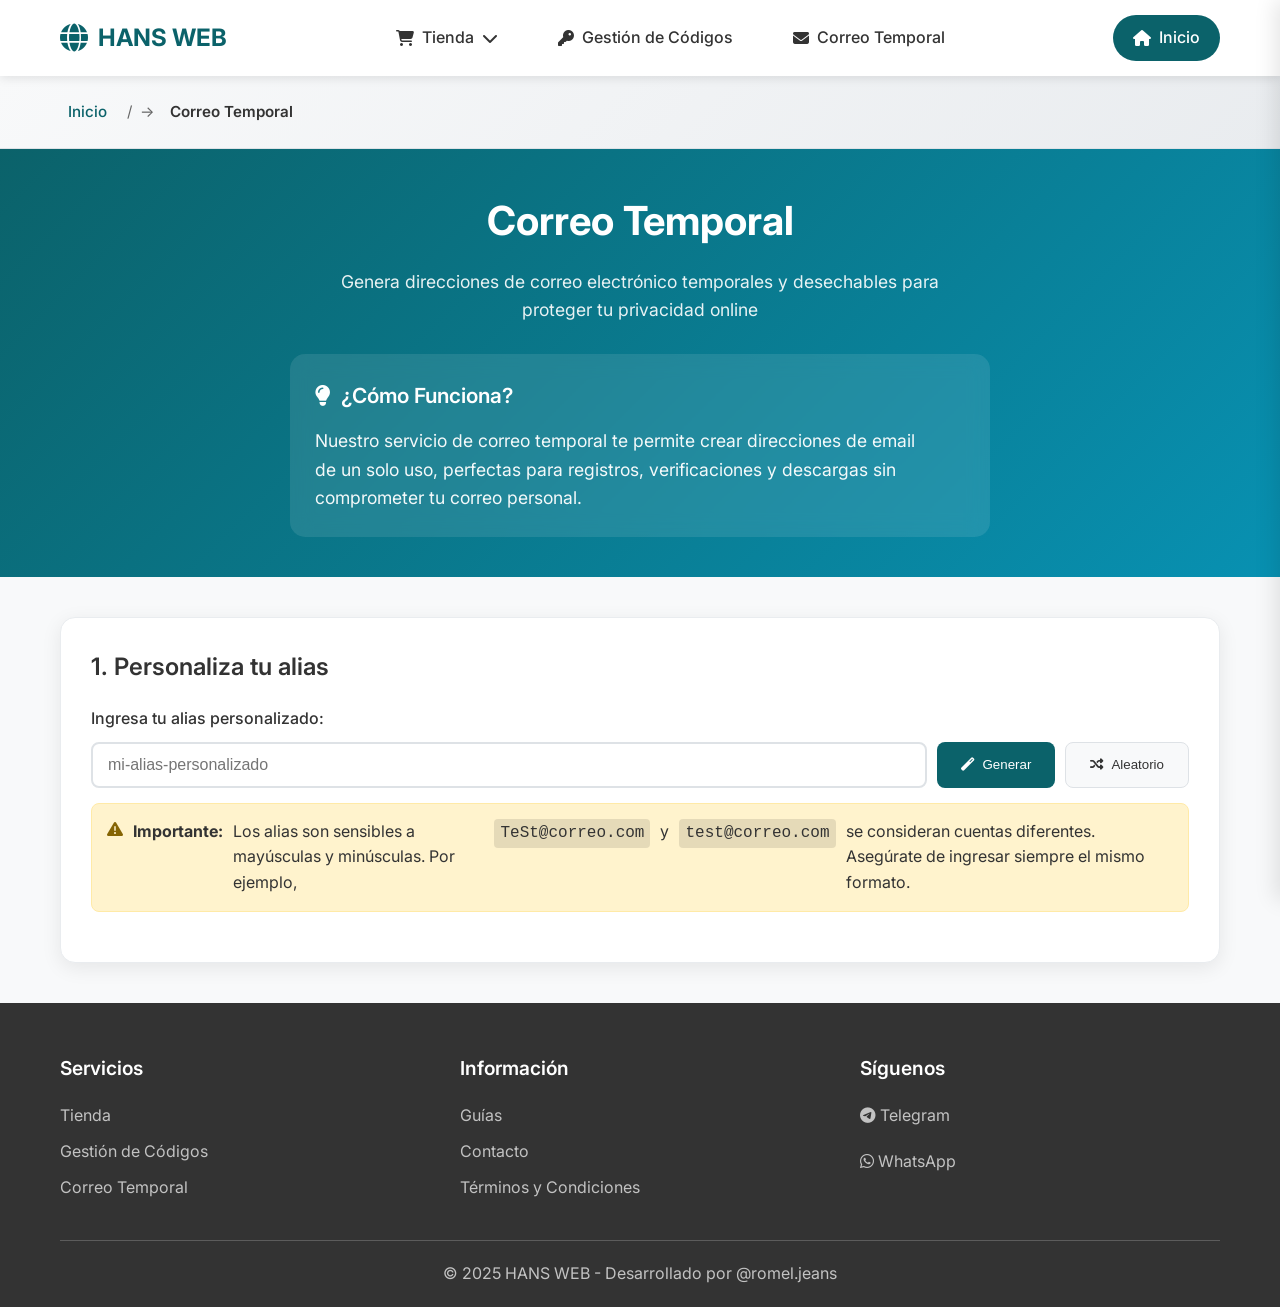
==== correo-temporal.html @ 7f08a849 "Add files via upload" ====
<!DOCTYPE html>
<html lang="es">
<head>
    <meta charset="UTF-8">
    <meta name="viewport" content="width=device-width, initial-scale=1.0">
    <title>Correo Temporal - HANS WEB</title>
    <meta name="description" content="Genera correos temporales seguros y anónimos para proteger tu privacidad online con HANS WEB">
    <meta name="keywords" content="correo temporal, email temporal, privacidad, anonimo, seguro">
    <link rel="stylesheet" href="css/global.css">
    <link rel="stylesheet" href="css/correo-temporal.css">
    <link href="https://fonts.googleapis.com/css2?family=Inter:wght@300;400;500;600;700&display=swap" rel="stylesheet">
    <link rel="stylesheet" href="https://cdnjs.cloudflare.com/ajax/libs/font-awesome/6.4.0/css/all.min.css">
</head>
<body>
    <!-- Header Global -->
    <header class="global-header">
        <div class="header-container">
            <div class="header-brand">
                <a href="index.html" class="brand-link">
                    <h1 class="brand-logo">
                        <i class="fas fa-globe"></i>
                        HANS WEB
                    </h1>
                </a>
            </div>
            
            <!-- Navegación Desktop -->
            <nav class="main-nav desktop-nav">
                <div class="nav-item dropdown">
                    <a href="tienda.html" class="nav-link">
                        <i class="fas fa-shopping-cart"></i>
                        <span>Tienda</span>
                        <i class="fas fa-chevron-down"></i>
                    </a>
                    <div class="dropdown-menu">
                        <a href="Tienda/windowsoffice.html">Windows y Office</a>
                        <a href="Tienda/programas.html">Programas</a>
                        <a href="Tienda/streaming.html">Streaming</a>
                    </div>
                </div>
                <a href="gestion-codigos.html" class="nav-link">
                    <i class="fas fa-key"></i>
                    <span>Gestión de Códigos</span>
                </a>
                <a href="correo-temporal.html" class="nav-link active">
                    <i class="fas fa-envelope"></i>
                    <span>Correo Temporal</span>
                </a>
            </nav>

            <!-- Header Actions -->
            <div class="header-actions">
                <a href="index.html" class="btn-home">
                    <i class="fas fa-home"></i>
                    <span>Inicio</span>
                </a>
                
                <button class="mobile-menu-btn" id="mobileMenuBtn">
                    <i class="fas fa-bars"></i>
                </button>
            </div>
        </div>
    </header>

    <!-- Menú móvil lateral -->
    <div class="mobile-sidebar" id="mobileSidebar">
        <div class="sidebar-header">
            <h3>HANS WEB</h3>
            <button class="sidebar-close" id="sidebarClose">
                <i class="fas fa-times"></i>
            </button>
        </div>
        <nav class="sidebar-nav">
            <a href="tienda.html" class="sidebar-link">
                <i class="fas fa-shopping-cart"></i>
                Tienda
            </a>
            <div class="sidebar-submenu">
                <a href="Tienda/windowsoffice.html">Windows y Office</a>
                <a href="Tienda/programas.html">Programas</a>
                <a href="Tienda/streaming.html">Streaming</a>
            </div>
            <a href="gestion-codigos.html" class="sidebar-link">
                <i class="fas fa-key"></i>
                Gestión de Códigos
            </a>
            <a href="correo-temporal.html" class="sidebar-link active">
                <i class="fas fa-envelope"></i>
                Correo Temporal
            </a>
        </nav>
    </div>

    <!-- Contenido Principal -->
    <main class="main-content">
        <!-- Breadcrumbs -->
        <div class="breadcrumbs">
            <div class="container">
                <a href="index.html">Inicio</a>
                <span>/</span>
                <span>Correo Temporal</span>
            </div>
        </div>

        <!-- Descripción inicial -->
        <section class="service-intro">
            <div class="container">
                <h1>Correo Temporal</h1>
                <p>Genera direcciones de correo electrónico temporales y desechables para proteger tu privacidad online</p>
                
                <!-- Cómo Funciona - Descripción inicial -->
                <div class="how-it-works-intro">
                    <h3><i class="fas fa-lightbulb"></i> ¿Cómo Funciona?</h3>
                    <p>Nuestro servicio de correo temporal te permite crear direcciones de email de un solo uso, perfectas para registros, verificaciones y descargas sin comprometer tu correo personal.</p>
                </div>
            </div>
        </section>

        <!-- 1. Personaliza tu alias -->
        <section class="generator-section">
            <div class="container">
                <div class="generator-card">
                    <h2>1. Personaliza tu alias</h2>
                    <div class="input-group">
                        <label for="tagInput">Ingresa tu alias personalizado:</label>
                        <div class="input-container">
                            <input 
                                type="text" 
                                id="tagInput" 
                                placeholder="mi-alias-personalizado" 
                                maxlength="50"
                                autocomplete="off"
                            >
                            <button id="generateBtn" class="btn-primary">
                                <i class="fas fa-magic"></i>
                                Generar
                            </button>
                            <button id="randomBtn" class="btn-secondary" title="Generar alias aleatorio">
                                <i class="fas fa-shuffle"></i>
                                Aleatorio
                            </button>
                        </div>
                        <div class="input-important">
                            <i class="fas fa-exclamation-triangle"></i>
                            <strong>Importante:</strong> Los alias son sensibles a mayúsculas y minúsculas. 
                            Por ejemplo, <code>TeSt@correo.com</code> y <code>test@correo.com</code> se consideran cuentas diferentes. 
                            Asegúrate de ingresar siempre el mismo formato.
                        </div>
                        <div id="tagError" class="error-message"></div>
                    </div>
                </div>
            </div>
        </section>

        <!-- 2. Tu correo temporal está listo -->
        <section id="emailSection" class="email-section hidden">
            <div class="container">
                <div class="email-card">
                    <h2>2. Tu correo temporal está listo</h2>
                    <div class="email-display">
                        <div class="email-address">
                            <i class="fas fa-at"></i>
                            <span id="generatedEmail"></span>
                        </div>
                        <button id="copyBtn" class="btn-copy" title="Copiar al portapapeles">
                            <i class="fas fa-copy"></i>
                        </button>
                    </div>
                    <div class="email-status">
                        <div class="status-indicator">
                            <div id="statusDot" class="status-dot active"></div>
                            <span id="statusText">Activo - Esperando correos...</span>
                        </div>
                        <div class="email-actions">
                            <button id="newBtn" class="btn-primary" title="Nuevo alias">
                                <i class="fas fa-plus"></i>
                                Nuevo
                            </button>
                            <button id="deleteBtn" class="btn-danger" title="Eliminar y generar nuevo alias">
                                <i class="fas fa-trash"></i>
                                Eliminar
                            </button>
                        </div>
                    </div>
                </div>
            </div>
        </section>

        <!-- 3. Bandeja de Entrada -->
        <section id="inboxSection" class="inbox-section hidden">
            <div class="container">
                <div class="inbox-card">
                    <div class="inbox-header">
                        <h2>
                            <i class="fas fa-inbox"></i>
                            3. Bandeja de Entrada
                        </h2>
                        <div class="inbox-controls">
                            <button id="refreshBtn" class="btn-secondary">
                                <i class="fas fa-sync"></i>
                                Actualizar
                            </button>
                            <select id="refreshInterval" class="refresh-select">
                                <option value="5000">5 segundos</option>
                                <option value="10000" selected>10 segundos</option>
                                <option value="30000">30 segundos</option>
                                <option value="60000">1 minuto</option>
                            </select>
                        </div>
                    </div>
                    <div id="emailList" class="email-list">
                        <div class="no-emails">
                            <i class="fas fa-inbox"></i>
                            <p>No hay correos recibidos aún</p>
                            <small>Los nuevos mensajes aparecerán aquí automáticamente</small>
                        </div>
                    </div>
                </div>
            </div>
        </section>

        <!-- Modal de detalle de email -->
        <div id="emailModal" class="modal hidden">
            <div class="modal-content">
                <div class="modal-header">
                    <h3 id="modalSubject"></h3>
                    <button id="closeModal" class="btn-close">
                        <i class="fas fa-times"></i>
                    </button>
                </div>
                <div class="modal-body">
                    <div class="email-meta">
                        <div class="meta-item">
                            <strong>De:</strong>
                            <span id="modalFrom"></span>
                        </div>
                        <div class="meta-item">
                            <strong>Para:</strong>
                            <span id="modalTo"></span>
                        </div>
                        <div class="meta-item">
                            <strong>Fecha:</strong>
                            <span id="modalDate"></span>
                        </div>
                    </div>
                    <div class="email-content">
                        <div id="modalContent"></div>
                    </div>
                </div>
            </div>
        </div>
    </main>

    <!-- Footer -->
    <footer class="global-footer">
        <div class="footer-container">
            <div class="footer-links">
                <div class="footer-column">
                    <h4>Servicios</h4>
                    <a href="tienda.html">Tienda</a>
                    <a href="gestion-codigos.html">Gestión de Códigos</a>
                    <a href="correo-temporal.html">Correo Temporal</a>
                </div>
                <div class="footer-column">
                    <h4>Información</h4>
                    <a href="#guias">Guías</a>
                    <a href="#contacto">Contacto</a>
                    <a href="#terminos">Términos y Condiciones</a>
                </div>
                <div class="footer-column">
                    <h4>Síguenos</h4>
                    <div class="social-links">
                        <a href="#" class="social-link">
                            <i class="fab fa-telegram"></i>
                            Telegram
                        </a>
                        <a href="https://wa.me/51965485348" class="social-link">
                            <i class="fab fa-whatsapp"></i>
                            WhatsApp
                        </a>
                    </div>
                </div>
            </div>
            <div class="footer-bottom">
                <p>&copy; 2025 HANS WEB - Desarrollado por @romel.jeans</p>
            </div>
        </div>
    </footer>

    <!-- Loading Overlay -->
    <div id="loadingOverlay" class="loading-overlay hidden">
        <div class="loading-spinner">
            <i class="fas fa-spinner fa-spin"></i>
            <p>Generando correo temporal...</p>
        </div>
    </div>

    <!-- Toast Container -->
    <div id="toastContainer" class="toast-container"></div>

    <script src="js/global.js"></script>
    <script src="js/correo-temporal.js"></script>
</body>
</html>
---- css/global.css ----
/* Reset y variables CSS */
* {
    margin: 0;
    padding: 0;
    box-sizing: border-box;
}

:root {
    /* Paleta de colores */
    --primary-color: #0b626a;
    --secondary-color: #f8f9fa;
    --text-primary: #333333;
    --text-secondary: #666666;
    --success-color: #28a745;
    --error-color: #dc3545;
    --warning-color: #ffc107;
    --background-color: #ffffff;
    
    /* Espaciado */
    --spacing-xs: 8px;
    --spacing-sm: 16px;
    --spacing-md: 24px;
    --spacing-lg: 32px;
    --spacing-xl: 40px;
    
    /* Breakpoints */
    --mobile: 768px;
    --tablet: 1024px;
    
    /* Transiciones */
    --transition: all 0.3s ease;
}

body {
    font-family: 'Inter', Arial, Helvetica, sans-serif;
    line-height: 1.6;
    color: var(--text-primary);
    background-color: var(--background-color);
}

.container {
    max-width: 1200px;
    margin: 0 auto;
    padding: 0 20px;
}

/* Header Global */
.global-header {
    background: var(--background-color);
    box-shadow: 0 2px 10px rgba(0,0,0,0.1);
    position: sticky;
    top: 0;
    z-index: 1000;
}

.header-container {
    display: flex;
    align-items: center;
    justify-content: space-between;
    padding: 15px 20px;
    max-width: 1200px;
    margin: 0 auto;
}

.brand-link {
    text-decoration: none;
    color: inherit;
}

.brand-logo {
    display: flex;
    align-items: center;
    gap: 10px;
    font-size: 24px;
    font-weight: 700;
    color: var(--primary-color);
}

.brand-logo i {
    font-size: 28px;
}

/* Navegación Desktop */
.desktop-nav {
    display: flex;
    align-items: center;
    gap: 30px;
}

.nav-item {
    position: relative;
}

.nav-link {
    display: flex;
    align-items: center;
    gap: 8px;
    text-decoration: none;
    color: var(--text-primary);
    font-weight: 500;
    padding: 10px 15px;
    border-radius: 8px;
    transition: var(--transition);
}

.nav-link:hover {
    background-color: rgba(11, 98, 106, 0.1);
    color: var(--primary-color);
}

/* Dropdown */
.dropdown-menu {
    position: absolute;
    top: 100%;
    left: 0;
    background: var(--background-color);
    box-shadow: 0 5px 20px rgba(0,0,0,0.15);
    border-radius: 8px;
    padding: 10px 0;
    min-width: 200px;
    opacity: 0;
    visibility: hidden;
    transform: translateY(-10px);
    transition: var(--transition);
}

.dropdown:hover .dropdown-menu {
    opacity: 1;
    visibility: visible;
    transform: translateY(0);
}

.dropdown-menu a {
    display: block;
    padding: 10px 20px;
    color: var(--text-primary);
    text-decoration: none;
    transition: var(--transition);
}

.dropdown-menu a:hover {
    background-color: var(--secondary-color);
    color: var(--primary-color);
}

/* Header Actions */
.header-actions {
    display: flex;
    align-items: center;
    gap: 15px;
}

.btn-home {
    display: flex;
    align-items: center;
    gap: 8px;
    background: var(--primary-color);
    color: white;
    text-decoration: none;
    padding: 10px 20px;
    border-radius: 25px;
    font-weight: 500;
    transition: var(--transition);
}

.btn-home:hover {
    background: rgba(11, 98, 106, 0.8);
    transform: translateY(-2px);
}

/* Menú móvil */
.mobile-menu-btn {
    display: none;
    background: none;
    border: none;
    font-size: 24px;
    color: var(--primary-color);
    cursor: pointer;
}

.mobile-sidebar {
    position: fixed;
    top: 0;
    right: -65%;
    width: 65%;
    height: 100vh;
    background: var(--background-color);
    box-shadow: -5px 0 20px rgba(0,0,0,0.1);
    transition: var(--transition);
    z-index: 2000;
    overflow-y: auto;
}

.mobile-sidebar.active {
    right: 0;
}

.sidebar-header {
    display: flex;
    align-items: center;
    justify-content: space-between;
    padding: 20px;
    border-bottom: 1px solid var(--secondary-color);
}

.sidebar-close {
    background: none;
    border: none;
    font-size: 20px;
    cursor: pointer;
    color: var(--text-primary);
}

.sidebar-nav {
    padding: 20px 0;
}

.sidebar-link {
    display: flex;
    align-items: center;
    gap: 12px;
    padding: 15px 20px;
    color: var(--text-primary);
    text-decoration: none;
    font-weight: 500;
    transition: var(--transition);
}

.sidebar-link:hover {
    background-color: var(--secondary-color);
    color: var(--primary-color);
}

.sidebar-submenu {
    padding-left: 20px;
    background-color: var(--secondary-color);
}

.sidebar-submenu a {
    display: block;
    padding: 10px 20px;
    color: var(--text-secondary);
    text-decoration: none;
    transition: var(--transition);
}

.sidebar-submenu a:hover {
    color: var(--primary-color);
}

/* Overlay para móvil */
.mobile-overlay {
    position: fixed;
    top: 0;
    left: 0;
    width: 100%;
    height: 100%;
    background: rgba(0,0,0,0.5);
    z-index: 1500;
    opacity: 0;
    visibility: hidden;
    transition: var(--transition);
}

.mobile-overlay.active {
    opacity: 1;
    visibility: visible;
}

/* Sección Hero */
.hero-section {
    background: linear-gradient(135deg, var(--primary-color) 0%, #0891b2 100%);
    color: white;
    padding: 80px 0;
    text-align: center;
}

.hero-container {
    max-width: 800px;
    margin: 0 auto;
    padding: 0 20px;
}

.hero-title {
    font-size: 3.5rem;
    font-weight: 700;
    margin-bottom: 20px;
    text-shadow: 0 2px 10px rgba(0,0,0,0.3);
}

.hero-description {
    font-size: 1.2rem;
    margin-bottom: 30px;
    opacity: 0.9;
}

.hero-cta {
    display: inline-flex;
    align-items: center;
    gap: 10px;
    background: white;
    color: var(--primary-color);
    text-decoration: none;
    padding: 15px 30px;
    border-radius: 30px;
    font-weight: 600;
    font-size: 1.1rem;
    transition: var(--transition);
}

.hero-cta:hover {
    transform: translateY(-3px);
    box-shadow: 0 10px 30px rgba(0,0,0,0.2);
}

/* Botones Globales */
.btn-primary {
    background: var(--primary-color);
    color: white;
    border: none;
    padding: 12px 24px;
    border-radius: 8px;
    font-weight: 500;
    cursor: pointer;
    transition: var(--transition);
    display: inline-flex;
    align-items: center;
    gap: 8px;
    text-decoration: none;
}

.btn-primary:hover {
    background: rgba(11, 98, 106, 0.8);
    transform: translateY(-2px);
}

.btn-secondary {
    background: var(--secondary-color);
    color: var(--text-primary);
    border: 1px solid #dee2e6;
    padding: 12px 24px;
    border-radius: 8px;
    font-weight: 500;
    cursor: pointer;
    transition: var(--transition);
    display: inline-flex;
    align-items: center;
    gap: 8px;
}

.btn-secondary:hover {
    background: #e9ecef;
    border-color: var(--primary-color);
}

/* Secciones */
.section-header {
    text-align: center;
    margin-bottom: 50px;
}

.section-header h2 {
    font-size: 2.5rem;
    font-weight: 600;
    margin-bottom: 15px;
    color: var(--text-primary);
}

.section-header p {
    font-size: 1.1rem;
    color: var(--text-secondary);
    max-width: 600px;
    margin: 0 auto;
}

/* Cómo Funciona */
.how-it-works {
    padding: 80px 0;
    background: var(--secondary-color);
}

.process-grid {
    display: grid;
    grid-template-columns: repeat(auto-fit, minmax(300px, 1fr));
    gap: 40px;
    margin-top: 50px;
}

.process-item {
    background: white;
    padding: 30px;
    border-radius: 15px;
    text-align: center;
    box-shadow: 0 5px 20px rgba(0,0,0,0.08);
    transition: var(--transition);
}

.process-item:hover {
    transform: translateY(-5px);
    box-shadow: 0 10px 30px rgba(0,0,0,0.15);
}

.process-icon {
    width: 80px;
    height: 80px;
    background: linear-gradient(135deg, var(--primary-color), #0891b2);
    border-radius: 50%;
    display: flex;
    align-items: center;
    justify-content: center;
    margin: 0 auto 20px;
    font-size: 30px;
    color: white;
}

.process-item h3 {
    font-size: 1.3rem;
    font-weight: 600;
    margin-bottom: 15px;
    color: var(--text-primary);
}

.process-item p {
    color: var(--text-secondary);
    line-height: 1.6;
}

/* Servicios */
.services-section {
    padding: 80px 0;
}

.services-grid {
    display: grid;
    grid-template-columns: repeat(auto-fit, minmax(350px, 1fr));
    gap: 30px;
    margin-top: 50px;
}

.service-card {
    background: white;
    border-radius: 15px;
    padding: 30px;
    box-shadow: 0 5px 20px rgba(0,0,0,0.08);
    transition: var(--transition);
    cursor: pointer;
    border: 2px solid transparent;
}

.service-card:hover {
    transform: translateY(-8px);
    box-shadow: 0 15px 40px rgba(0,0,0,0.15);
    border-color: var(--primary-color);
}

.service-icon {
    width: 70px;
    height: 70px;
    background: linear-gradient(135deg, var(--primary-color), #0891b2);
    border-radius: 15px;
    display: flex;
    align-items: center;
    justify-content: center;
    margin-bottom: 20px;
    font-size: 28px;
    color: white;
}

.service-content h3 {
    font-size: 1.4rem;
    font-weight: 600;
    margin-bottom: 15px;
    color: var(--text-primary);
}

.service-content p {
    color: var(--text-secondary);
    margin-bottom: 20px;
    line-height: 1.6;
}

.service-keywords {
    display: flex;
    flex-wrap: wrap;
    gap: 8px;
    margin-bottom: 20px;
}

.keyword-tag {
    background: rgba(11, 98, 106, 0.1);
    color: var(--primary-color);
    padding: 4px 12px;
    border-radius: 20px;
    font-size: 0.85rem;
    font-weight: 500;
}

.service-arrow {
    display: flex;
    justify-content: flex-end;
    color: var(--primary-color);
    font-size: 20px;
    transition: var(--transition);
}

.service-card:hover .service-arrow {
    transform: translateX(5px);
}

/* Footer */
.global-footer {
    background: var(--text-primary);
    color: white;
    padding: 50px 0 20px;
}

.footer-container {
    max-width: 1200px;
    margin: 0 auto;
    padding: 0 20px;
}

.footer-links {
    display: grid;
    grid-template-columns: repeat(auto-fit, minmax(250px, 1fr));
    gap: 40px;
    margin-bottom: 30px;
}

.footer-column h4 {
    font-size: 1.2rem;
    font-weight: 600;
    margin-bottom: 20px;
    color: white;
}

.footer-column a {
    display: block;
    color: rgba(255,255,255,0.7);
    text-decoration: none;
    margin-bottom: 10px;
    transition: var(--transition);
}

.footer-column a:hover {
    color: white;
    padding-left: 5px;
}

.social-links {
    display: flex;
    flex-direction: column;
    gap: 10px;
}

.social-link {
    display: flex;
    align-items: center;
    gap: 10px;
    color: rgba(255,255,255,0.7);
    text-decoration: none;
    transition: var(--transition);
}

.social-link:hover {
    color: white;
}

.footer-bottom {
    border-top: 1px solid rgba(255,255,255,0.2);
    padding-top: 20px;
    text-align: center;
    color: rgba(255,255,255,0.7);
}

/* Responsive Design */
@media (max-width: 768px) {
    .desktop-nav {
        display: none;
    }
    
    .mobile-menu-btn {
        display: block;
    }
    
    .hero-title {
        font-size: 2.5rem;
    }
    
    .hero-description {
        font-size: 1rem;
    }
    
    .section-header h2 {
        font-size: 2rem;
    }
    
    .process-grid {
        grid-template-columns: 1fr;
        gap: 30px;
    }
    
    .services-grid {
        grid-template-columns: 1fr;
        gap: 20px;
    }
    
    .container {
        padding: 0 15px;
    }
    
    .hero-section {
        padding: 60px 0;
    }
    
    .how-it-works,
    .services-section {
        padding: 60px 0;
    }
}

/* Estados de carga y overlays */
.loading-overlay {
    position: fixed;
    top: 0;
    left: 0;
    width: 100%;
    height: 100%;
    background: rgba(0,0,0,0.8);
    display: flex;
    align-items: center;
    justify-content: center;
    z-index: 9999;
}

.loading-spinner {
    text-align: center;
    color: white;
}

.loading-spinner i {
    font-size: 3rem;
    margin-bottom: 20px;
}

.hidden {
    display: none !important;
}

/* Smooth scroll */
html {
    scroll-behavior: smooth;
}

/* Focus states para accesibilidad */
button:focus,
a:focus,
input:focus {
    outline: 2px solid var(--primary-color);
    outline-offset: 2px;
}

/* CSS Global actualizado con breadcrumbs mejorados */

/* ... (mantener todo el CSS anterior) ... */

/* Breadcrumbs mejorados */
.breadcrumbs {
    background: linear-gradient(135deg, var(--secondary-color) 0%, #e9ecef 100%);
    padding: 20px 0;
    font-size: 0.95rem;
    border-bottom: 1px solid #dee2e6;
    box-shadow: 0 2px 4px rgba(0,0,0,0.05);
}

.breadcrumbs .container {
    display: flex;
    align-items: center;
    flex-wrap: wrap;
    gap: 8px;
}

.breadcrumbs a {
    color: var(--primary-color);
    text-decoration: none;
    transition: var(--transition);
    font-weight: 500;
    padding: 4px 8px;
    border-radius: 4px;
}

.breadcrumbs a:hover {
    background-color: rgba(11, 98, 106, 0.1);
    text-decoration: none;
}

.breadcrumbs span {
    color: var(--text-secondary);
    margin: 0 4px;
    font-weight: 400;
}

.breadcrumbs span:last-child {
    color: var(--text-primary);
    font-weight: 600;
}

/* Icono de separador personalizado */
.breadcrumbs span:not(:last-child)::after {
    content: '→';
    margin-left: 8px;
    color: var(--text-secondary);
    font-weight: normal;
}

.breadcrumbs span:not(:last-child) {
    display: inline-flex;
    align-items: center;
}

/* Responsive para breadcrumbs */
@media (max-width: 768px) {
    .breadcrumbs {
        padding: 15px 0;
        font-size: 0.9rem;
    }
    
    .breadcrumbs .container {
        padding: 0 15px;
        gap: 6px;
    }
}

/* ... (mantener el resto del CSS) ... */
---- css/correo-temporal.css ----
/* Estilos específicos para Correo Temporal */

/* Introducción del servicio */
.service-intro {
    padding: 40px 0;
    background: linear-gradient(135deg, var(--primary-color) 0%, #0891b2 100%);
    color: white;
    text-align: center;
}

.service-intro h1 {
    font-size: 2.5rem;
    font-weight: 700;
    margin-bottom: 15px;
}

.service-intro p {
    font-size: 1.1rem;
    margin-bottom: 30px;
    opacity: 0.9;
    max-width: 600px;
    margin-left: auto;
    margin-right: auto;
}

.how-it-works-intro {
    background: rgba(255,255,255,0.1);
    backdrop-filter: blur(10px);
    border-radius: 15px;
    padding: 25px;
    max-width: 700px;
    margin: 0 auto;
    text-align: left;
}

.how-it-works-intro h3 {
    display: flex;
    align-items: center;
    gap: 10px;
    font-size: 1.3rem;
    margin-bottom: 15px;
    font-weight: 600;
}

.how-it-works-intro p {
    margin: 0;
    line-height: 1.6;
    opacity: 0.95;
}

/* Secciones principales */
.generator-section,
.email-section,
.inbox-section {
    padding: 40px 0;
}

.generator-section {
    background: var(--secondary-color);
}

/* Tarjetas de sección */
.generator-card,
.email-card,
.inbox-card {
    background: white;
    border-radius: 15px;
    padding: 30px;
    box-shadow: 0 5px 20px rgba(0,0,0,0.08);
    border: 1px solid #e9ecef;
}

.generator-card h2,
.email-card h2,
.inbox-card h2 {
    font-size: 1.5rem;
    font-weight: 600;
    margin-bottom: 20px;
    color: var(--text-primary);
    display: flex;
    align-items: center;
    gap: 10px;
}

/* Grupo de input */
.input-group {
    margin-bottom: 20px;
}

.input-group label {
    display: block;
    font-weight: 500;
    margin-bottom: 10px;
    color: var(--text-primary);
}

.input-container {
    display: flex;
    gap: 10px;
    flex-wrap: wrap;
}

.input-container input {
    flex: 1;
    min-width: 250px;
    padding: 12px 15px;
    border: 2px solid #dee2e6;
    border-radius: 8px;
    font-size: 1rem;
    transition: var(--transition);
}

.input-container input:focus {
    border-color: var(--primary-color);
    outline: none;
    box-shadow: 0 0 0 3px rgba(11, 98, 106, 0.1);
}

.input-important {
    background: #fff3cd;
    border: 1px solid #ffeaa7;
    border-radius: 8px;
    padding: 15px;
    margin-top: 15px;
    display: flex;
    gap: 10px;
    align-items: flex-start;
}

.input-important i {
    color: #856404;
    margin-top: 2px;
    flex-shrink: 0;
}

.input-important code {
    background: rgba(0,0,0,0.1);
    padding: 2px 6px;
    border-radius: 4px;
    font-family: 'Courier New', monospace;
}

.error-message {
    color: var(--error-color);
    font-size: 0.9rem;
    margin-top: 10px;
    padding: 10px;
    background: #f8d7da;
    border-radius: 6px;
    border: 1px solid #f5c6cb;
    display: none;
}

.error-message.show {
    display: block;
}

/* Visualización del email */
.email-display {
    display: flex;
    align-items: center;
    gap: 15px;
    background: var(--secondary-color);
    border: 2px solid var(--primary-color);
    border-radius: 12px;
    padding: 20px;
    margin-bottom: 20px;
}

.email-address {
    display: flex;
    align-items: center;
    gap: 10px;
    flex: 1;
    font-size: 1.1rem;
    font-weight: 600;
    color: var(--text-primary);
    word-break: break-all;
}

.email-address i {
    color: var(--primary-color);
    font-size: 1.2rem;
}

.btn-copy {
    background: var(--primary-color);
    color: white;
    border: none;
    border-radius: 8px;
    padding: 12px 15px;
    cursor: pointer;
    transition: var(--transition);
    font-size: 1rem;
    flex-shrink: 0;
}

.btn-copy:hover {
    background: rgba(11, 98, 106, 0.8);
    transform: translateY(-2px);
}

/* Estado del email */
.email-status {
    display: flex;
    justify-content: space-between;
    align-items: center;
    flex-wrap: wrap;
    gap: 15px;
}

.status-indicator {
    display: flex;
    align-items: center;
    gap: 10px;
}

.status-dot {
    width: 12px;
    height: 12px;
    border-radius: 50%;
    background: #6c757d;
    position: relative;
}

.status-dot.active {
    background: var(--success-color);
    animation: pulse-dot 2s infinite;
}

@keyframes pulse-dot {
    0% { box-shadow: 0 0 0 0 rgba(40, 167, 69, 0.4); }
    70% { box-shadow: 0 0 0 10px rgba(40, 167, 69, 0); }
    100% { box-shadow: 0 0 0 0 rgba(40, 167, 69, 0); }
}

.email-actions {
    display: flex;
    gap: 10px;
}

.btn-danger {
    background: var(--error-color);
    color: white;
    border: none;
    padding: 10px 20px;
    border-radius: 8px;
    cursor: pointer;
    transition: var(--transition);
    display: flex;
    align-items: center;
    gap: 8px;
    font-weight: 500;
}

.btn-danger:hover {
    background: #c82333;
    transform: translateY(-2px);
}

/* Bandeja de entrada */
.inbox-header {
    display: flex;
    justify-content: space-between;
    align-items: center;
    margin-bottom: 25px;
    flex-wrap: wrap;
    gap: 15px;
}

.inbox-controls {
    display: flex;
    align-items: center;
    gap: 15px;
}

.refresh-select {
    padding: 8px 15px;
    border: 1px solid #dee2e6;
    border-radius: 6px;
    background: white;
    color: var(--text-primary);
    cursor: pointer;
    transition: var(--transition);
}

.refresh-select:focus {
    border-color: var(--primary-color);
    outline: none;
}

/* Lista de emails */
.email-list {
    min-height: 200px;
}

.no-emails {
    text-align: center;
    padding: 60px 20px;
    color: var(--text-secondary);
}

.no-emails i {
    font-size: 3rem;
    margin-bottom: 20px;
    opacity: 0.5;
}

.no-emails p {
    font-size: 1.1rem;
    margin-bottom: 8px;
}

.no-emails small {
    font-size: 0.9rem;
}

/* Item de email */
.email-item {
    display: flex;
    align-items: center;
    gap: 15px;
    padding: 15px;
    border: 1px solid #e9ecef;
    border-radius: 10px;
    margin-bottom: 10px;
    cursor: pointer;
    transition: var(--transition);
    background: white;
}

.email-item:hover {
    border-color: var(--primary-color);
    box-shadow: 0 3px 15px rgba(0,0,0,0.1);
    transform: translateY(-2px);
}

.email-item:last-child {
    margin-bottom: 0;
}

.email-icon {
    width: 45px;
    height: 45px;
    background: linear-gradient(135deg, var(--primary-color), #0891b2);
    border-radius: 10px;
    display: flex;
    align-items: center;
    justify-content: center;
    color: white;
    font-size: 18px;
    flex-shrink: 0;
}

.email-details {
    flex: 1;
    min-width: 0;
}

.email-header {
    display: flex;
    justify-content: space-between;
    align-items: flex-start;
    margin-bottom: 5px;
    gap: 10px;
}

.email-from {
    font-weight: 600;
    color: var(--text-primary);
    font-size: 0.95rem;
    overflow: hidden;
    text-overflow: ellipsis;
    white-space: nowrap;
}

.email-time {
    font-size: 0.85rem;
    color: var(--text-secondary);
    flex-shrink: 0;
}

.email-subject {
    font-weight: 500;
    color: var(--text-primary);
    margin-bottom: 3px;
    display: -webkit-box;
    -webkit-line-clamp: 1;
    -webkit-box-orient: vertical;
    overflow: hidden;
    font-size: 0.9rem;
}

.email-preview {
    color: var(--text-secondary);
    font-size: 0.85rem;
    display: -webkit-box;
    -webkit-line-clamp: 1;
    -webkit-box-orient: vertical;
    overflow: hidden;
    line-height: 1.3;
}

/* Modal de email */
.modal {
    position: fixed;
    top: 0;
    left: 0;
    width: 100%;
    height: 100%;
    background: rgba(0,0,0,0.8);
    display: flex;
    align-items: center;
    justify-content: center;
    z-index: 3000;
    padding: 20px;
}

.modal-content {
    background: white;
    border-radius: 15px;
    width: 100%;
    max-width: 700px;
    max-height: 90vh;
    overflow: hidden;
    display: flex;
    flex-direction: column;
}

.modal-header {
    display: flex;
    justify-content: space-between;
    align-items: center;
    padding: 25px 30px;
    border-bottom: 1px solid #e9ecef;
    background: var(--secondary-color);
}

.modal-header h3 {
    font-size: 1.3rem;
    font-weight: 600;
    color: var(--text-primary);
    margin: 0;
    flex: 1;
    margin-right: 20px;
    overflow: hidden;
    text-overflow: ellipsis;
    white-space: nowrap;
}

.btn-close {
    background: none;
    border: none;
    font-size: 20px;
    cursor: pointer;
    color: var(--text-secondary);
    padding: 5px;
    border-radius: 4px;
    transition: var(--transition);
    flex-shrink: 0;
}

.btn-close:hover {
    background: rgba(0,0,0,0.1);
    color: var(--text-primary);
}

.modal-body {
    flex: 1;
    overflow-y: auto;
    padding: 25px 30px;
}

.email-meta {
    background: var(--secondary-color);
    border-radius: 10px;
    padding: 20px;
    margin-bottom: 25px;
}

.meta-item {
    display: flex;
    margin-bottom: 10px;
    gap: 10px;
}

.meta-item:last-child {
    margin-bottom: 0;
}

.meta-item strong {
    min-width: 80px;
    color: var(--text-primary);
    font-weight: 600;
}

.meta-item span {
    color: var(--text-secondary);
    word-break: break-word;
}

.email-content {
    line-height: 1.6;
    color: var(--text-primary);
}

.email-content * {
    max-width: 100% !important;
}

.email-content img {
    max-width: 100%;
    height: auto;
    border-radius: 8px;
    margin: 10px 0;
}

.email-content a {
    color: var(--primary-color);
    text-decoration: none;
    border-bottom: 1px solid transparent;
    transition: var(--transition);
}

.email-content a:hover {
    border-bottom-color: var(--primary-color);
}

/* Estados ocultos */
.hidden {
    display: none !important;
}

/* Loading states */
.loading-spinner {
    text-align: center;
    padding: 40px;
    color: white;
}

.loading-spinner i {
    font-size: 3rem;
    margin-bottom: 20px;
}

.loading-spinner p {
    font-size: 1.1rem;
}

/* Responsive Design */
@media (max-width: 768px) {
    .service-intro h1 {
        font-size: 2rem;
    }
    
    .how-it-works-intro {
        padding: 20px;
        margin: 0 15px;
    }
    
    .generator-card,
    .email-card,
    .inbox-card {
        padding: 20px;
        margin: 0 15px;
    }
    
    .input-container {
        flex-direction: column;
    }
    
    .input-container input {
        min-width: auto;
    }
    
    .email-display {
        flex-direction: column;
        align-items: stretch;
        gap: 15px;
    }
    
    .email-status {
        flex-direction: column;
        align-items: stretch;
        gap: 15px;
    }
    
    .inbox-header {
        flex-direction: column;
        align-items: stretch;
    }
    
    .inbox-controls {
        justify-content: center;
    }
    
    .email-item {
        flex-direction: column;
        align-items: stretch;
        text-align: center;
        gap: 10px;
    }
    
    .email-header {
        justify-content: center;
        flex-direction: column;
        gap: 5px;
    }
    
    .modal {
        padding: 10px;
    }
    
    .modal-header,
    .modal-body {
        padding: 20px;
    }
    
    .email-meta {
        padding: 15px;
    }
    
    .meta-item {
        flex-direction: column;
        gap: 5px;
    }
}

@media (max-width: 480px) {
    .generator-card,
    .email-card,
    .inbox-card {
        padding: 15px;
        margin: 0 10px;
    }
    
    .how-it-works-intro {
        margin: 0 10px;
        padding: 15px;
    }
}

/* Animaciones suaves */
.email-section,
.inbox-section {
    animation: fadeInUp 0.6s ease;
}

@keyframes fadeInUp {
    from {
        opacity: 0;
        transform: translateY(30px);
    }
    to {
        opacity: 1;
        transform: translateY(0);
    }
}

.email-item {
    animation: slideInLeft 0.4s ease;
}

@keyframes slideInLeft {
    from {
        opacity: 0;
        transform: translateX(-20px);
    }
    to {
        opacity: 1;
        transform: translateX(0);
    }
}
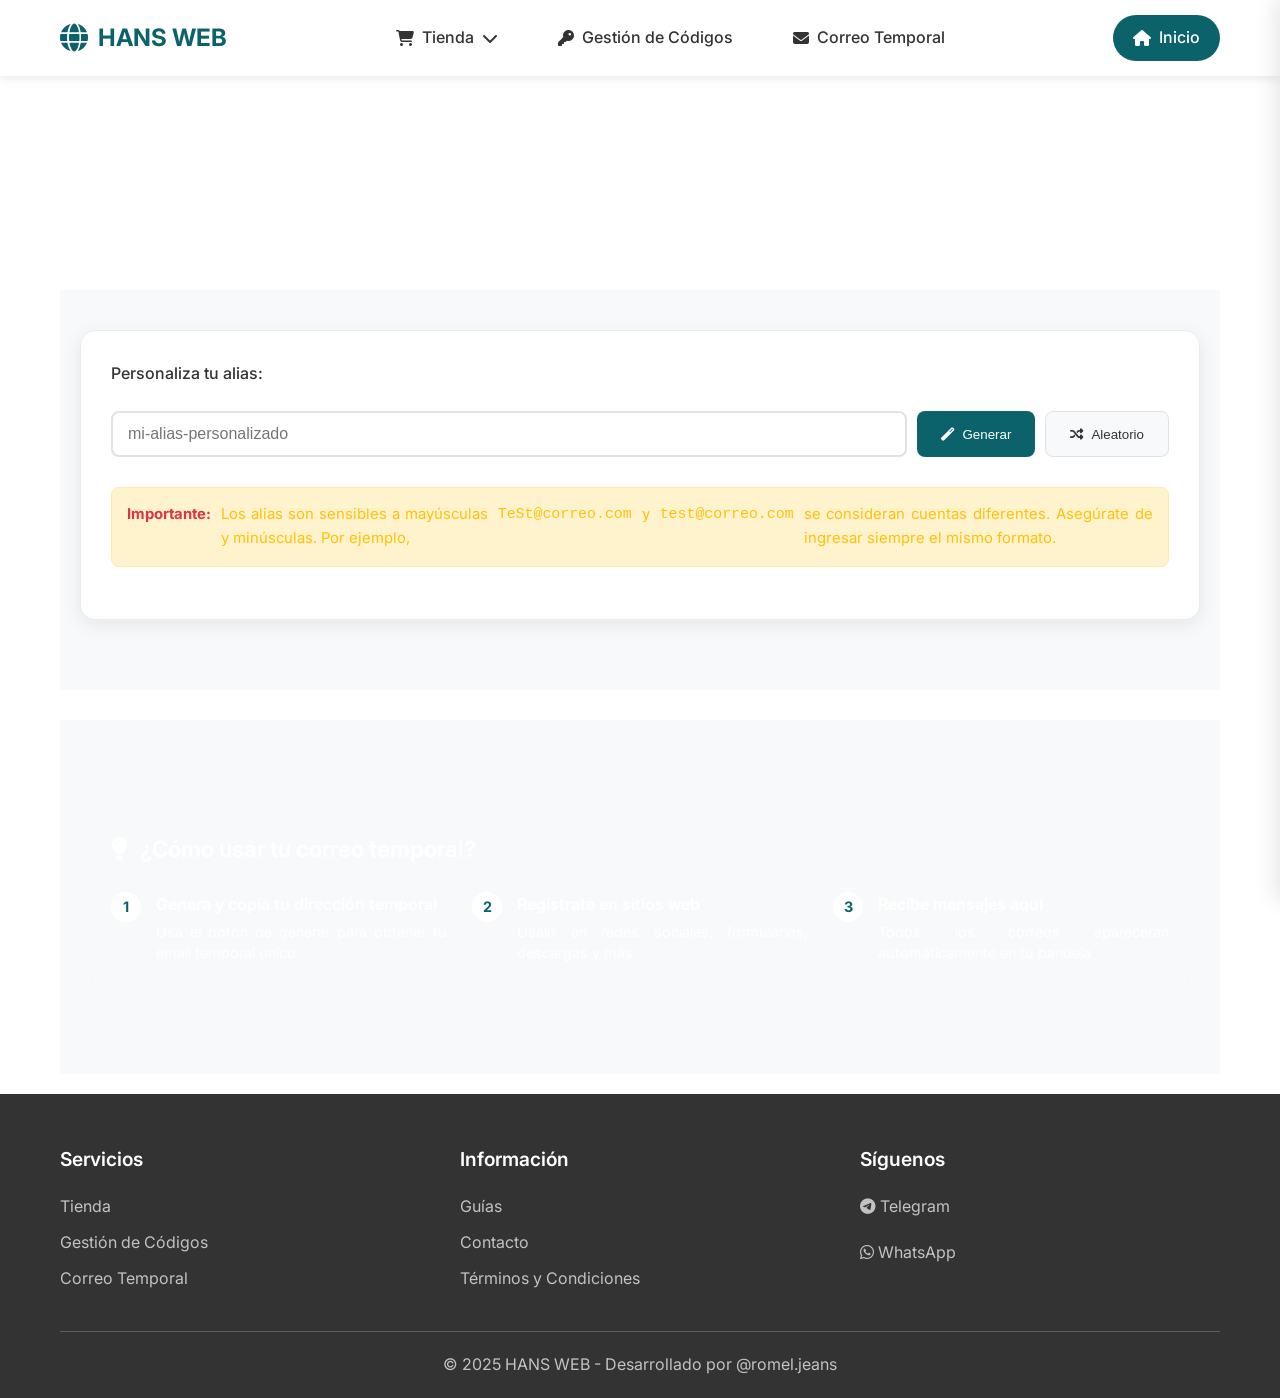
==== commit 355f4ff5: "Implement complete correo temporal functionality from web repository Co-authored-by: hansv1 <2126537" ====
--- a/correo-temporal.html
+++ b/correo-temporal.html
@@ -1,304 +1,327 @@
-<!DOCTYPE html>
-<html lang="es">
-<head>
-    <meta charset="UTF-8">
-    <meta name="viewport" content="width=device-width, initial-scale=1.0">
-    <title>Correo Temporal - HANS WEB</title>
-    <meta name="description" content="Genera correos temporales seguros y anónimos para proteger tu privacidad online con HANS WEB">
-    <meta name="keywords" content="correo temporal, email temporal, privacidad, anonimo, seguro">
-    <link rel="stylesheet" href="css/global.css">
-    <link rel="stylesheet" href="css/correo-temporal.css">
-    <link href="https://fonts.googleapis.com/css2?family=Inter:wght@300;400;500;600;700&display=swap" rel="stylesheet">
-    <link rel="stylesheet" href="https://cdnjs.cloudflare.com/ajax/libs/font-awesome/6.4.0/css/all.min.css">
-</head>
-<body>
-    <!-- Header Global -->
-    <header class="global-header">
-        <div class="header-container">
-            <div class="header-brand">
-                <a href="index.html" class="brand-link">
-                    <h1 class="brand-logo">
-                        <i class="fas fa-globe"></i>
-                        HANS WEB
-                    </h1>
-                </a>
-            </div>
-            
-            <!-- Navegación Desktop -->
-            <nav class="main-nav desktop-nav">
-                <div class="nav-item dropdown">
-                    <a href="tienda.html" class="nav-link">
-                        <i class="fas fa-shopping-cart"></i>
-                        <span>Tienda</span>
-                        <i class="fas fa-chevron-down"></i>
-                    </a>
-                    <div class="dropdown-menu">
-                        <a href="Tienda/windowsoffice.html">Windows y Office</a>
-                        <a href="Tienda/programas.html">Programas</a>
-                        <a href="Tienda/streaming.html">Streaming</a>
-                    </div>
-                </div>
-                <a href="gestion-codigos.html" class="nav-link">
-                    <i class="fas fa-key"></i>
-                    <span>Gestión de Códigos</span>
-                </a>
-                <a href="correo-temporal.html" class="nav-link active">
-                    <i class="fas fa-envelope"></i>
-                    <span>Correo Temporal</span>
-                </a>
-            </nav>
-
-            <!-- Header Actions -->
-            <div class="header-actions">
-                <a href="index.html" class="btn-home">
-                    <i class="fas fa-home"></i>
-                    <span>Inicio</span>
-                </a>
-                
-                <button class="mobile-menu-btn" id="mobileMenuBtn">
-                    <i class="fas fa-bars"></i>
-                </button>
-            </div>
-        </div>
-    </header>
-
-    <!-- Menú móvil lateral -->
-    <div class="mobile-sidebar" id="mobileSidebar">
-        <div class="sidebar-header">
-            <h3>HANS WEB</h3>
-            <button class="sidebar-close" id="sidebarClose">
-                <i class="fas fa-times"></i>
-            </button>
-        </div>
-        <nav class="sidebar-nav">
-            <a href="tienda.html" class="sidebar-link">
-                <i class="fas fa-shopping-cart"></i>
-                Tienda
-            </a>
-            <div class="sidebar-submenu">
-                <a href="Tienda/windowsoffice.html">Windows y Office</a>
-                <a href="Tienda/programas.html">Programas</a>
-                <a href="Tienda/streaming.html">Streaming</a>
-            </div>
-            <a href="gestion-codigos.html" class="sidebar-link">
-                <i class="fas fa-key"></i>
-                Gestión de Códigos
-            </a>
-            <a href="correo-temporal.html" class="sidebar-link active">
-                <i class="fas fa-envelope"></i>
-                Correo Temporal
-            </a>
-        </nav>
-    </div>
-
-    <!-- Contenido Principal -->
-    <main class="main-content">
-        <!-- Breadcrumbs -->
-        <div class="breadcrumbs">
-            <div class="container">
-                <a href="index.html">Inicio</a>
-                <span>/</span>
-                <span>Correo Temporal</span>
-            </div>
-        </div>
-
-        <!-- Descripción inicial -->
-        <section class="service-intro">
-            <div class="container">
-                <h1>Correo Temporal</h1>
-                <p>Genera direcciones de correo electrónico temporales y desechables para proteger tu privacidad online</p>
-                
-                <!-- Cómo Funciona - Descripción inicial -->
-                <div class="how-it-works-intro">
-                    <h3><i class="fas fa-lightbulb"></i> ¿Cómo Funciona?</h3>
-                    <p>Nuestro servicio de correo temporal te permite crear direcciones de email de un solo uso, perfectas para registros, verificaciones y descargas sin comprometer tu correo personal.</p>
-                </div>
-            </div>
-        </section>
-
-        <!-- 1. Personaliza tu alias -->
-        <section class="generator-section">
-            <div class="container">
-                <div class="generator-card">
-                    <h2>1. Personaliza tu alias</h2>
-                    <div class="input-group">
-                        <label for="tagInput">Ingresa tu alias personalizado:</label>
-                        <div class="input-container">
-                            <input 
-                                type="text" 
-                                id="tagInput" 
-                                placeholder="mi-alias-personalizado" 
-                                maxlength="50"
-                                autocomplete="off"
-                            >
-                            <button id="generateBtn" class="btn-primary">
-                                <i class="fas fa-magic"></i>
-                                Generar
-                            </button>
-                            <button id="randomBtn" class="btn-secondary" title="Generar alias aleatorio">
-                                <i class="fas fa-shuffle"></i>
-                                Aleatorio
-                            </button>
-                        </div>
-                        <div class="input-important">
-                            <i class="fas fa-exclamation-triangle"></i>
-                            <strong>Importante:</strong> Los alias son sensibles a mayúsculas y minúsculas. 
-                            Por ejemplo, <code>TeSt@correo.com</code> y <code>test@correo.com</code> se consideran cuentas diferentes. 
-                            Asegúrate de ingresar siempre el mismo formato.
-                        </div>
-                        <div id="tagError" class="error-message"></div>
-                    </div>
-                </div>
-            </div>
-        </section>
-
-        <!-- 2. Tu correo temporal está listo -->
-        <section id="emailSection" class="email-section hidden">
-            <div class="container">
-                <div class="email-card">
-                    <h2>2. Tu correo temporal está listo</h2>
-                    <div class="email-display">
-                        <div class="email-address">
-                            <i class="fas fa-at"></i>
-                            <span id="generatedEmail"></span>
-                        </div>
-                        <button id="copyBtn" class="btn-copy" title="Copiar al portapapeles">
-                            <i class="fas fa-copy"></i>
-                        </button>
-                    </div>
-                    <div class="email-status">
-                        <div class="status-indicator">
-                            <div id="statusDot" class="status-dot active"></div>
-                            <span id="statusText">Activo - Esperando correos...</span>
-                        </div>
-                        <div class="email-actions">
-                            <button id="newBtn" class="btn-primary" title="Nuevo alias">
-                                <i class="fas fa-plus"></i>
-                                Nuevo
-                            </button>
-                            <button id="deleteBtn" class="btn-danger" title="Eliminar y generar nuevo alias">
-                                <i class="fas fa-trash"></i>
-                                Eliminar
-                            </button>
-                        </div>
-                    </div>
-                </div>
-            </div>
-        </section>
-
-        <!-- 3. Bandeja de Entrada -->
-        <section id="inboxSection" class="inbox-section hidden">
-            <div class="container">
-                <div class="inbox-card">
-                    <div class="inbox-header">
-                        <h2>
-                            <i class="fas fa-inbox"></i>
-                            3. Bandeja de Entrada
-                        </h2>
-                        <div class="inbox-controls">
-                            <button id="refreshBtn" class="btn-secondary">
-                                <i class="fas fa-sync"></i>
-                                Actualizar
-                            </button>
-                            <select id="refreshInterval" class="refresh-select">
-                                <option value="5000">5 segundos</option>
-                                <option value="10000" selected>10 segundos</option>
-                                <option value="30000">30 segundos</option>
-                                <option value="60000">1 minuto</option>
-                            </select>
-                        </div>
-                    </div>
-                    <div id="emailList" class="email-list">
-                        <div class="no-emails">
-                            <i class="fas fa-inbox"></i>
-                            <p>No hay correos recibidos aún</p>
-                            <small>Los nuevos mensajes aparecerán aquí automáticamente</small>
-                        </div>
-                    </div>
-                </div>
-            </div>
-        </section>
-
-        <!-- Modal de detalle de email -->
-        <div id="emailModal" class="modal hidden">
-            <div class="modal-content">
-                <div class="modal-header">
-                    <h3 id="modalSubject"></h3>
-                    <button id="closeModal" class="btn-close">
-                        <i class="fas fa-times"></i>
-                    </button>
-                </div>
-                <div class="modal-body">
-                    <div class="email-meta">
-                        <div class="meta-item">
-                            <strong>De:</strong>
-                            <span id="modalFrom"></span>
-                        </div>
-                        <div class="meta-item">
-                            <strong>Para:</strong>
-                            <span id="modalTo"></span>
-                        </div>
-                        <div class="meta-item">
-                            <strong>Fecha:</strong>
-                            <span id="modalDate"></span>
-                        </div>
-                    </div>
-                    <div class="email-content">
-                        <div id="modalContent"></div>
-                    </div>
-                </div>
-            </div>
-        </div>
-    </main>
-
-    <!-- Footer -->
-    <footer class="global-footer">
-        <div class="footer-container">
-            <div class="footer-links">
-                <div class="footer-column">
-                    <h4>Servicios</h4>
-                    <a href="tienda.html">Tienda</a>
-                    <a href="gestion-codigos.html">Gestión de Códigos</a>
-                    <a href="correo-temporal.html">Correo Temporal</a>
-                </div>
-                <div class="footer-column">
-                    <h4>Información</h4>
-                    <a href="#guias">Guías</a>
-                    <a href="#contacto">Contacto</a>
-                    <a href="#terminos">Términos y Condiciones</a>
-                </div>
-                <div class="footer-column">
-                    <h4>Síguenos</h4>
-                    <div class="social-links">
-                        <a href="#" class="social-link">
-                            <i class="fab fa-telegram"></i>
-                            Telegram
-                        </a>
-                        <a href="https://wa.me/51965485348" class="social-link">
-                            <i class="fab fa-whatsapp"></i>
-                            WhatsApp
-                        </a>
-                    </div>
-                </div>
-            </div>
-            <div class="footer-bottom">
-                <p>&copy; 2025 HANS WEB - Desarrollado por @romel.jeans</p>
-            </div>
-        </div>
-    </footer>
-
-    <!-- Loading Overlay -->
-    <div id="loadingOverlay" class="loading-overlay hidden">
-        <div class="loading-spinner">
-            <i class="fas fa-spinner fa-spin"></i>
-            <p>Generando correo temporal...</p>
-        </div>
-    </div>
-
-    <!-- Toast Container -->
-    <div id="toastContainer" class="toast-container"></div>
-
-    <script src="js/global.js"></script>
-    <script src="js/correo-temporal.js"></script>
-</body>
+<!DOCTYPE html>
+<html lang="es">
+<head>
+    <meta charset="UTF-8">
+    <meta name="viewport" content="width=device-width, initial-scale=1.0">
+    <title>Correo Temporal - HANS WEB</title>
+    <meta name="description" content="Genera correos temporales seguros y anónimos para proteger tu privacidad online con HANS WEB">
+    <meta name="keywords" content="correo temporal, email temporal, privacidad, anonimo, seguro">
+    <link rel="stylesheet" href="css/global.css">
+    <link rel="stylesheet" href="css/correo-temporal.css">
+    <link href="https://fonts.googleapis.com/css2?family=Inter:wght@300;400;500;600;700&display=swap" rel="stylesheet">
+    <link rel="stylesheet" href="https://cdnjs.cloudflare.com/ajax/libs/font-awesome/6.4.0/css/all.min.css">
+</head>
+<body>
+    <!-- Header Global -->
+    <header class="global-header">
+        <div class="header-container">
+            <div class="header-brand">
+                <a href="index.html" class="brand-link">
+                    <h1 class="brand-logo">
+                        <i class="fas fa-globe"></i>
+                        HANS WEB
+                    </h1>
+                </a>
+            </div>
+            
+            <!-- Navegación Desktop -->
+            <nav class="main-nav desktop-nav">
+                <div class="nav-item dropdown">
+                    <a href="tienda.html" class="nav-link">
+                        <i class="fas fa-shopping-cart"></i>
+                        <span>Tienda</span>
+                        <i class="fas fa-chevron-down"></i>
+                    </a>
+                    <div class="dropdown-menu">
+                        <a href="Tienda/windowsoffice.html">Windows y Office</a>
+                        <a href="Tienda/programas.html">Programas</a>
+                        <a href="Tienda/streaming.html">Streaming</a>
+                    </div>
+                </div>
+                <a href="gestion-codigos.html" class="nav-link">
+                    <i class="fas fa-key"></i>
+                    <span>Gestión de Códigos</span>
+                </a>
+                <a href="correo-temporal.html" class="nav-link active">
+                    <i class="fas fa-envelope"></i>
+                    <span>Correo Temporal</span>
+                </a>
+            </nav>
+
+            <!-- Botón de Inicio -->
+            <div class="header-actions">
+                <a href="index.html" class="btn-home">
+                    <i class="fas fa-home"></i>
+                    <span>Inicio</span>
+                </a>
+                
+                <!-- Menú hamburguesa móvil -->
+                <button class="mobile-menu-btn" id="mobileMenuBtn">
+                    <i class="fas fa-bars"></i>
+                </button>
+            </div>
+        </div>
+    </header>
+
+    <!-- Menú móvil lateral -->
+    <div class="mobile-sidebar" id="mobileSidebar">
+        <div class="sidebar-header">
+            <h3>HANS WEB</h3>
+            <button class="sidebar-close" id="sidebarClose">
+                <i class="fas fa-times"></i>
+            </button>
+        </div>
+        <nav class="sidebar-nav">
+            <a href="tienda.html" class="sidebar-link">
+                <i class="fas fa-shopping-cart"></i>
+                Tienda
+            </a>
+            <div class="sidebar-submenu">
+                <a href="Tienda/windowsoffice.html">Windows y Office</a>
+                <a href="Tienda/programas.html">Programas</a>
+                <a href="Tienda/streaming.html">Streaming</a>
+            </div>
+            <a href="gestion-codigos.html" class="sidebar-link">
+                <i class="fas fa-key"></i>
+                Gestión de Códigos
+            </a>
+            <a href="correo-temporal.html" class="sidebar-link">
+                <i class="fas fa-envelope"></i>
+                Correo Temporal
+            </a>
+        </nav>
+    </div>
+
+    <!-- Contenido Principal -->
+    <main class="main-content">
+        <!-- Header con descripción -->
+        <div class="temp-header">
+            <h2>Genera tu Correo Temporal</h2>
+            <p>Plataforma gratuita de generación de direcciones de correo electrónico de un solo uso</p>
+        </div>
+        
+        <!-- Generator Section -->
+        <section class="generator-section">
+            <div class="container">
+                <div class="generator-card">
+                    <div class="input-group">
+                        <label for="tagInput">Personaliza tu alias:</label>
+                        <div class="input-container">
+                            <input 
+                                type="text" 
+                                id="tagInput" 
+                                placeholder="mi-alias-personalizado" 
+                                maxlength="50"
+                                autocomplete="off"
+                            >
+                            <button id="generateBtn" class="btn-primary">
+                                <i class="fas fa-magic"></i>
+                                Generar
+                            </button>
+                            <button id="randomBtn" class="btn-secondary" title="Generar alias aleatorio">
+                                <i class="fa-solid fa-shuffle"></i>
+                                Aleatorio
+                            </button>
+                        </div>
+                        <div class="input-important">
+                            <strong>Importante:</strong> Los alias son sensibles a mayúsculas y minúsculas. 
+                            Por ejemplo, <span style="font-family: monospace;">TeSt@correo.com</span> y <span style="font-family: monospace;">test@correo.com</span> se consideran cuentas diferentes. 
+                            Asegúrate de ingresar siempre el mismo formato.
+                        </div>
+                        <div id="tagError" class="error-message"></div>
+                    </div>
+                </div>
+            </div>
+        </section>
+
+        <!-- Generated Email Section -->
+        <section id="emailSection" class="email-section hidden">
+            <div class="container">
+                <div class="email-card">
+                    <h3>Tu correo temporal está listo</h3>
+                    <div class="email-display">
+                        <div class="email-address">
+                            <i class="fas fa-at"></i>
+                            <span id="generatedEmail"></span>
+                        </div>
+                        <button id="copyBtn" class="btn-copy" title="Copiar al portapapeles">
+                            <i class="fas fa-copy"></i>
+                        </button>
+                    </div>
+                    <div class="email-status">
+                        <div class="status-indicator">
+                            <div id="statusDot" class="status-dot active"></div>
+                            <span id="statusText">Activo - Esperando correos...</span>
+                        </div>
+                        <div class="email-actions">
+                            <button id="newBtn" class="btn-primary" title="Nuevo alias">
+                                <i class="fas fa-plus"></i>
+                                Nuevo
+                            </button>
+                            <button id="deleteBtn" class="btn-danger" title="Eliminar y generar nuevo alias">
+                                <i class="fas fa-trash"></i>
+                                Eliminar
+                            </button>                       
+                        </div>
+                    </div>
+                </div>
+            </div>
+        </section>
+
+        <!-- Inbox Section -->
+        <section id="inboxSection" class="inbox-section hidden">
+            <div class="container">
+                <div class="inbox-card">
+                    <!-- Encabezado optimizado -->
+                    <div class="inbox-header-compact">
+                        <h3>
+                            <i class="fas fa-inbox"></i>
+                            Bandeja de Entrada
+                        </h3>
+                        <div class="inbox-controls">
+                            <button id="refreshBtn" class="btn-secondary">
+                                <i class="fas fa-sync"></i>
+                                Actualizar
+                            </button>
+                            <select id="refreshInterval" class="refresh-select">
+                                <option value="5000">5 segundos</option>
+                                <option value="10000" selected>10 segundos</option>
+                                <option value="30000">30 segundos</option>
+                                <option value="60000">1 minuto</option>
+                            </select>
+                        </div>
+                    </div>
+                    <div id="emailList" class="email-list">
+                        <div class="no-emails">
+                            <i class="fas fa-inbox"></i>
+                            <p>No hay correos recibidos aún</p>
+                            <small>Los nuevos mensajes aparecerán aquí automáticamente</small>
+                        </div>
+                    </div>
+                </div>
+            </div>
+        </section>
+
+        <!-- Email Detail Modal -->
+        <div id="emailModal" class="modal hidden">
+            <div class="modal-content">
+                <!-- Encabezado de modal compacto -->
+                <div class="modal-header-compact">
+                    <h3 id="modalSubject"></h3>
+                    <button id="closeModal" class="btn-close">
+                        <i class="fas fa-times"></i>
+                    </button>
+                </div>
+                <div class="modal-body">
+                    <!-- Meta información compacta -->
+                    <div class="email-meta-compact">
+                        <div class="meta-item">
+                            <strong>De:</strong>
+                            <span id="modalFrom"></span>
+                        </div>
+                        <div class="meta-item">
+                            <strong>Para:</strong>
+                            <span id="modalTo"></span>
+                        </div>
+                        <div class="meta-item">
+                            <strong>Fecha:</strong>
+                            <span id="modalDate"></span>
+                        </div>
+                    </div>
+                    <!-- Contenido del mensaje destacado -->
+                    <div class="email-content-focused">
+                        <div id="modalContent"></div>
+                    </div>
+                </div>
+            </div>
+        </div>
+
+        <!-- How it Works Section -->
+        <section class="how-it-works">
+            <div class="container">
+                <div class="info-card">
+                    <div class="info-content">
+                        <h3>
+                            <i class="fas fa-lightbulb"></i>
+                            ¿Cómo usar tu correo temporal?
+                        </h3>
+                        <div class="info-grid">
+                            <div class="info-item">
+                                <div class="info-number">1</div>
+                                <div class="info-text">
+                                    <strong>Genera y copia tu dirección temporal</strong>
+                                    <p>Usa el botón de generar para obtener tu email temporal único</p>
+                                </div>
+                            </div>
+                            <div class="info-item">
+                                <div class="info-number">2</div>
+                                <div class="info-text">
+                                    <strong>Regístrate en sitios web</strong>
+                                    <p>Úsalo en redes sociales, formularios, descargas y más</p>
+                                </div>
+                            </div>
+                            <div class="info-item">
+                                <div class="info-number">3</div>
+                                <div class="info-text">
+                                    <strong>Recibe mensajes aquí</strong>
+                                    <p>Todos los correos aparecerán automáticamente en tu bandeja</p>
+                                </div>
+                            </div>
+                        </div>
+                    </div>
+                </div>
+            </div>
+        </section>
+    </main>
+
+    <!-- Footer Global -->
+    <footer class="global-footer">
+        <div class="footer-container">
+            <div class="footer-links">
+                <div class="footer-column">
+                    <h4>Servicios</h4>
+                    <a href="tienda.html">Tienda</a>
+                    <a href="gestion-codigos.html">Gestión de Códigos</a>
+                    <a href="correo-temporal.html">Correo Temporal</a>
+                </div>
+                <div class="footer-column">
+                    <h4>Información</h4>
+                    <a href="#guias">Guías</a>
+                    <a href="#contacto">Contacto</a>
+                    <a href="#terminos">Términos y Condiciones</a>
+                </div>
+                <div class="footer-column">
+                    <h4>Síguenos</h4>
+                    <div class="social-links">
+                        <a href="#" class="social-link">
+                            <i class="fab fa-telegram"></i>
+                            Telegram
+                        </a>
+                        <a href="https://wa.me/51965485348" class="social-link">
+                            <i class="fab fa-whatsapp"></i>
+                            WhatsApp
+                        </a>
+                    </div>
+                </div>
+            </div>
+            <div class="footer-bottom">
+                <p>&copy; 2025 HANS WEB - Desarrollado por @romel.jeans</p>
+            </div>
+        </div>
+    </footer>
+
+    <!-- Loading Overlay -->
+    <div id="loadingOverlay" class="loading-overlay hidden">
+        <div class="loading-spinner">
+            <i class="fas fa-spinner fa-spin"></i>
+            <p>Generando correo temporal...</p>
+        </div>
+    </div>
+
+    <!-- Toast Notifications -->
+    <div id="toastContainer" class="toast-container"></div>
+
+    <script src="js/global.js"></script>
+    <script src="js/correo-temporal.js"></script>
+</body>
 </html>
--- a/css/global.css
+++ b/css/global.css
@@ -731,4 +731,678 @@
     }
 }
 
-/* ... (mantener el resto del CSS) ... */+/* ... (mantener el resto del CSS) ... */
+/* ============================================ */
+/* ESTILOS ESPECÍFICOS PARA CORREO TEMPORAL */
+/* ============================================ */
+
+/* Header para correo temporal */
+.temp-header {
+    text-align: center;
+    margin-bottom: 40px;
+    color: var(--white);
+    padding: 20px 0;
+}
+
+.temp-header h2 {
+    font-size: 1.8rem;
+    font-weight: 600;
+    margin-bottom: 10px;
+}
+
+.temp-header p {
+    font-size: 1.1rem;
+    opacity: 0.9;
+    font-weight: 400;
+}
+
+/* Variables adicionales para compatibilidad */
+:root {
+    --white: #ffffff;
+    --gray-50: #f9fafb;
+    --gray-100: #f3f4f6;
+    --gray-200: #e5e7eb;
+    --gray-300: #d1d5db;
+    --gray-400: #9ca3af;
+    --gray-500: #6b7280;
+    --gray-600: #4b5563;
+    --gray-700: #374151;
+    --gray-800: #1f2937;
+    --gray-900: #111827;
+    --radius: 8px;
+    --radius-lg: 12px;
+    --shadow: 0 4px 6px -1px rgba(0, 0, 0, 0.1);
+    --shadow-lg: 0 10px 15px -3px rgba(0, 0, 0, 0.1);
+}
+
+/* Ajuste para fondo de página en correo temporal */
+body.correo-temporal-page {
+    background: linear-gradient(135deg, var(--primary-color) 0%, var(--primary-color) 100%);
+    min-height: 100vh;
+}
+
+/* Main content para correo temporal */
+.main-content {
+    flex: 1;
+    display: flex;
+    flex-direction: column;
+    gap: 30px;
+    max-width: 1200px;
+    margin: 0 auto;
+    padding: 20px;
+}
+
+/* Estilos para las tarjetas principales */
+.generator-card,
+.email-card,
+.inbox-card {
+    background: var(--white);
+    border-radius: var(--radius-lg);
+    padding: 30px;
+    box-shadow: var(--shadow-lg);
+    border: 1px solid var(--gray-200);
+    margin-bottom: 30px;
+}
+
+.generator-card h2,
+.email-card h3,
+.inbox-card h3 {
+    margin-bottom: 20px;
+    color: var(--text-primary);
+    font-weight: 600;
+}
+
+/* Estilos del input */
+.input-group {
+    display: flex;
+    flex-direction: column;
+    gap: 15px;
+}
+
+.input-group label {
+    font-weight: 500;
+    color: var(--text-primary);
+}
+
+.input-container {
+    display: flex;
+    gap: 12px;
+    align-items: stretch;
+}
+
+.input-container input {
+    flex: 1;
+    padding: 12px 16px;
+    border: 2px solid var(--gray-300);
+    border-radius: var(--radius);
+    font-size: 1rem;
+    transition: all 0.3s ease;
+    background: var(--white);
+}
+
+.input-container input:focus {
+    outline: none;
+    border-color: var(--primary-color);
+    box-shadow: 0 0 0 3px rgba(11, 98, 106, 0.12);
+}
+
+/* Mejoras para móvil - Botones Generar y Aleatorio */
+@media (max-width: 768px) {
+    .input-container {
+        flex-direction: column;
+        gap: 10px;
+    }
+    
+    .input-container input {
+        width: 100%;
+        margin-bottom: 10px;
+    }
+    
+    .input-container .btn-primary,
+    .input-container .btn-secondary {
+        width: 100%;
+        justify-content: center;
+        padding: 14px 20px;
+        font-size: 1rem;
+        min-height: 48px;
+        white-space: nowrap;
+    }
+}
+
+.input-help {
+    font-size: 0.875rem;
+    color: var(--gray-500);
+}
+
+.input-important {
+    font-size: 0.93rem;
+    color: var(--warning-color);
+    background: #fffbe6;
+    border-left: 4px solid var(--warning-color);
+    padding: 10px 14px;
+    border-radius: var(--radius);
+    margin-top: -5px;
+    margin-bottom: 2px;
+    text-align: justify;
+}
+
+.input-important strong {
+    color: var(--error-color);
+}
+
+.error-message {
+    color: var(--error-color);
+    font-size: 0.875rem;
+    font-weight: 500;
+    min-height: 20px;
+}
+
+/* Botones específicos para tempmail */
+.btn-copy {
+    background: var(--success-color);
+    color: var(--white);
+    padding: 12px;
+    min-width: 48px;
+    justify-content: center;
+    border: none;
+    border-radius: var(--radius);
+    cursor: pointer;
+    transition: all 0.3s ease;
+    display: flex;
+    align-items: center;
+    gap: 8px;
+}
+
+.btn-copy:hover {
+    background: #059669;
+    transform: scale(1.05);
+}
+
+.btn-danger {
+    background: var(--error-color);
+    color: var(--white);
+    font-size: 0.875rem;
+    border: none;
+    border-radius: var(--radius);
+    padding: 12px 20px;
+    cursor: pointer;
+    transition: all 0.3s ease;
+    display: flex;
+    align-items: center;
+    gap: 8px;
+}
+
+.btn-danger:hover {
+    background: #dc2626;
+}
+
+.btn-close {
+    background: none;
+    color: var(--gray-500);
+    padding: 8px;
+    min-width: 32px;
+    justify-content: center;
+    border: none;
+    cursor: pointer;
+    border-radius: var(--radius);
+    transition: all 0.3s ease;
+    display: flex;
+    align-items: center;
+}
+
+/* Display del email generado */
+.email-display {
+    display: flex;
+    align-items: center;
+    gap: 15px;
+    padding: 20px;
+    background: var(--gray-50);
+    border-radius: var(--radius);
+    border: 2px dashed var(--primary-color);
+    margin: 20px 0;
+}
+
+.email-address {
+    flex: 1;
+    display: flex;
+    align-items: center;
+    gap: 12px;
+    font-size: 1.1rem;
+    font-weight: 500;
+    color: var(--text-primary);
+    word-break: break-all;
+}
+
+.email-address i {
+    color: var(--primary-color);
+    font-size: 1.2rem;
+}
+
+/* Status del email */
+.email-status {
+    display: flex;
+    justify-content: space-between;
+    align-items: center;
+    flex-wrap: wrap;
+    gap: 15px;
+}
+
+.status-indicator {
+    display: flex;
+    align-items: center;
+    gap: 10px;
+}
+
+.status-dot {
+    width: 12px;
+    height: 12px;
+    border-radius: 50%;
+    background: var(--gray-400);
+    animation: pulse 2s infinite;
+}
+
+.status-dot.active {
+    background: var(--success-color);
+}
+
+.refresh-controls {
+    display: flex;
+    align-items: center;
+    gap: 12px;
+}
+
+.inbox-controls,
+.email-actions {
+    display: flex;
+    align-items: center;
+    gap: 12px;
+    flex-wrap: wrap;
+    margin-top: 0;
+}
+
+@media (min-width: 769px) {
+    .refresh-controls,
+    .inbox-controls,
+    .email-actions {
+        flex-wrap: nowrap;
+    }
+}
+
+.refresh-select {
+    padding: 8px 12px;
+    border: 1px solid var(--gray-300);
+    border-radius: var(--radius);
+    background: var(--white);
+    font-size: 0.875rem;
+}
+
+/* Header de inbox */
+.inbox-header {
+    display: flex;
+    justify-content: space-between;
+    align-items: center;
+    margin-bottom: 25px;
+    flex-wrap: wrap;
+    gap: 15px;
+}
+
+.inbox-header h3 {
+    display: flex;
+    align-items: center;
+    gap: 10px;
+    margin: 0;
+}
+
+/* Compact Header Styles for Inbox */
+.inbox-header-compact {
+    display: flex;
+    justify-content: space-between;
+    align-items: center;
+    margin-bottom: 15px;
+    padding-bottom: 10px;
+    border-bottom: 1px solid var(--gray-200);
+    flex-wrap: wrap;
+    gap: 15px;
+}
+
+.inbox-header-compact h3 {
+    display: flex;
+    align-items: center;
+    gap: 8px;
+    margin: 0;
+    font-size: 1.1rem;
+}
+
+/* Lista de emails */
+.email-list {
+    display: flex;
+    flex-direction: column;
+    gap: 15px;
+}
+
+.no-emails {
+    text-align: center;
+    padding: 60px 20px;
+    color: var(--gray-500);
+}
+
+.no-emails i {
+    font-size: 3rem;
+    margin-bottom: 15px;
+    opacity: 0.5;
+}
+
+.email-item {
+    padding: 20px;
+    border: 1px solid var(--gray-200);
+    border-radius: var(--radius);
+    cursor: pointer;
+    transition: all 0.3s ease;
+    background: var(--white);
+}
+
+.email-item:hover {
+    border-color: var(--primary-color);
+    box-shadow: var(--shadow);
+    transform: translateY(-2px);
+}
+
+.email-item.unread {
+    border-left: 4px solid var(--primary-color);
+    background: linear-gradient(90deg, rgba(11, 98, 106, 0.07) 0%, transparent 100%);
+}
+
+.email-header {
+    display: flex;
+    justify-content: space-between;
+    align-items: flex-start;
+    margin-bottom: 10px;
+    gap: 15px;
+}
+
+.email-subject {
+    font-weight: 600;
+    color: var(--text-primary);
+    font-size: 1.05rem;
+}
+
+.email-date {
+    color: var(--gray-500);
+    font-size: 0.875rem;
+    white-space: nowrap;
+}
+
+.email-from {
+    color: var(--gray-600);
+    font-size: 0.9rem;
+    margin-bottom: 8px;
+}
+
+.email-preview {
+    color: var(--gray-500);
+    font-size: 0.875rem;
+    line-height: 1.4;
+    display: -webkit-box;
+    -webkit-line-clamp: 2;
+    -webkit-box-orient: vertical;
+    overflow: hidden;
+}
+
+/* Modal */
+.modal {
+    position: fixed;
+    top: 0;
+    left: 0;
+    right: 0;
+    bottom: 0;
+    background: rgba(0, 0, 0, 0.75);
+    display: flex;
+    align-items: center;
+    justify-content: center;
+    z-index: 1000;
+    padding: 20px;
+}
+
+.modal-content {
+    background: var(--white);
+    border-radius: var(--radius-lg);
+    max-width: 800px;
+    width: 100%;
+    max-height: 90vh;
+    overflow: hidden;
+    display: flex;
+    flex-direction: column;
+    box-shadow: var(--shadow-lg);
+}
+
+.modal-header {
+    padding: 25px;
+    border-bottom: 1px solid var(--gray-200);
+    display: flex;
+    justify-content: space-between;
+    align-items: center;
+    gap: 15px;
+}
+
+.modal-header h3 {
+    margin: 0;
+    flex: 1;
+    word-break: break-word;
+}
+
+/* Compact Modal Header */
+.modal-header-compact {
+    padding: 15px 20px;
+    border-bottom: 1px solid var(--gray-200);
+    display: flex;
+    justify-content: space-between;
+    align-items: center;
+    gap: 15px;
+    background: var(--gray-50);
+}
+
+.modal-header-compact h3 {
+    margin: 0;
+    flex: 1;
+    word-break: break-word;
+    font-size: 1.1rem;
+    color: var(--gray-700);
+}
+
+.modal-body {
+    padding: 5px;
+    overflow-y: auto;
+    flex: 1;
+}
+
+.email-meta {
+    background: var(--gray-50);
+    padding: 20px;
+    border-radius: var(--radius);
+    margin-bottom: 25px;
+}
+
+/* Compact Email Meta */
+.email-meta-compact {
+    background: var(--gray-50);
+    padding: 12px 15px;
+    border-radius: var(--radius);
+    margin-bottom: 0px;
+    font-size: 0.85rem;
+}
+
+.email-meta-compact .meta-item {
+    display: flex;
+    margin-bottom: 6px;
+    gap: 8px;
+}
+
+.email-meta-compact .meta-item:last-child {
+    margin-bottom: 0;
+}
+
+.email-meta-compact .meta-item strong {
+    min-width: 50px;
+    color: var(--gray-600);
+    font-size: 0.8rem;
+}
+
+.meta-item {
+    display: flex;
+    margin-bottom: 10px;
+    gap: 10px;
+}
+
+.meta-item:last-child {
+    margin-bottom: 0;
+}
+
+.meta-item strong {
+    min-width: 60px;
+    color: var(--gray-700);
+}
+
+.email-content {
+    line-height: 1.6;
+}
+
+/* Focused Email Content */
+.email-content-focused {
+    line-height: 1.6;
+    background: var(--white);
+    border-radius: var(--radius);
+    padding: 8px;
+    box-shadow: 0 2px 4px rgba(0, 0, 0, 0.05);
+    border: 1px solid var(--gray-100);
+}
+
+.email-content-focused iframe {
+    width: 100%;
+    border: 1px solid var(--gray-200);
+    border-radius: var(--radius);
+    min-height: 400px;
+}
+
+.email-content iframe {
+    width: 100%;
+    border: 1px solid var(--gray-200);
+    border-radius: var(--radius);
+    min-height: 400px;
+}
+
+/* Toast notifications */
+.toast-container {
+    position: fixed;
+    top: 20px;
+    right: 20px;
+    z-index: 1001;
+    display: flex;
+    flex-direction: column;
+    gap: 10px;
+}
+
+.toast {
+    background: var(--white);
+    padding: 15px 20px;
+    border-radius: var(--radius);
+    box-shadow: var(--shadow-lg);
+    border-left: 4px solid var(--success-color);
+    display: flex;
+    align-items: center;
+    gap: 12px;
+    max-width: 400px;
+    animation: slideIn 0.3s ease;
+}
+
+.toast.error {
+    border-left-color: var(--error-color);
+}
+
+.toast.warning {
+    border-left-color: var(--warning-color);
+}
+
+/* How it works section */
+.info-card {
+    background: rgba(255, 255, 255, 0.1);
+    border-radius: var(--radius-lg);
+    padding: 30px;
+    backdrop-filter: blur(10px);
+    border: 1px solid rgba(255, 255, 255, 0.2);
+    text-align: justify;
+}
+
+.info-content h3 {
+    color: var(--white);
+    font-size: 1.4rem;
+    font-weight: 600;
+    margin-bottom: 25px;
+    display: flex;
+    align-items: center;
+    gap: 12px;
+    text-align: justify;
+}
+
+.info-grid {
+    display: grid;
+    grid-template-columns: repeat(auto-fit, minmax(250px, 1fr));
+    gap: 25px;
+}
+
+.info-item {
+    display: flex;
+    align-items: flex-start;
+    gap: 15px;
+}
+
+.info-number {
+    width: 30px;
+    height: 30px;
+    border-radius: 50%;
+    background: var(--white);
+    color: var(--primary-color);
+    display: flex;
+    align-items: center;
+    justify-content: center;
+    font-weight: 700;
+    font-size: 0.9rem;
+    flex-shrink: 0;
+}
+
+.info-text {
+    color: var(--white);
+}
+
+.info-text strong {
+    display: block;
+    margin-bottom: 5px;
+    font-weight: 600;
+}
+
+.info-text p {
+    opacity: 0.9;
+    font-size: 0.9rem;
+    line-height: 1.4;
+}
+
+/* Animaciones específicas */
+@keyframes pulse {
+    0%, 100% {
+        opacity: 1;
+    }
+    50% {
+        opacity: 0.5;
+    }
+}
+
+@keyframes slideIn {
+    from {
+        transform: translateX(100%);
+        opacity: 0;
+    }
+    to {
+        transform: translateX(0);
+        opacity: 1;
+    }
+}
+
--- a/css/correo-temporal.css
+++ b/css/correo-temporal.css
@@ -268,10 +268,54 @@
     gap: 15px;
 }
 
-.inbox-controls {
-    display: flex;
-    align-items: center;
-    gap: 15px;
+.inbox-controls {
+    display: flex;
+    justify-content: space-between;
+    align-items: center;
+    gap: 15px;
+    flex-wrap: wrap;
+}
+
+.search-controls {
+    display: flex;
+    align-items: center;
+    gap: 10px;
+    flex: 1;
+    min-width: 300px;
+}
+
+.action-controls {
+    display: flex;
+    align-items: center;
+    gap: 10px;
+}
+
+.search-input {
+    flex: 1;
+    padding: 10px 15px;
+    border: 1px solid #dee2e6;
+    border-radius: 6px;
+    background: white;
+    color: var(--text-primary);
+    font-size: 14px;
+    transition: var(--transition);
+}
+
+.search-input:focus {
+    border-color: var(--primary-color);
+    outline: none;
+    box-shadow: 0 0 0 3px rgba(0, 123, 255, 0.1);
+}
+
+.filter-select {
+    padding: 10px 15px;
+    border: 1px solid #dee2e6;
+    border-radius: 6px;
+    background: white;
+    color: var(--text-primary);
+    cursor: pointer;
+    transition: var(--transition);
+    min-width: 140px;
 }
 
 .refresh-select {
